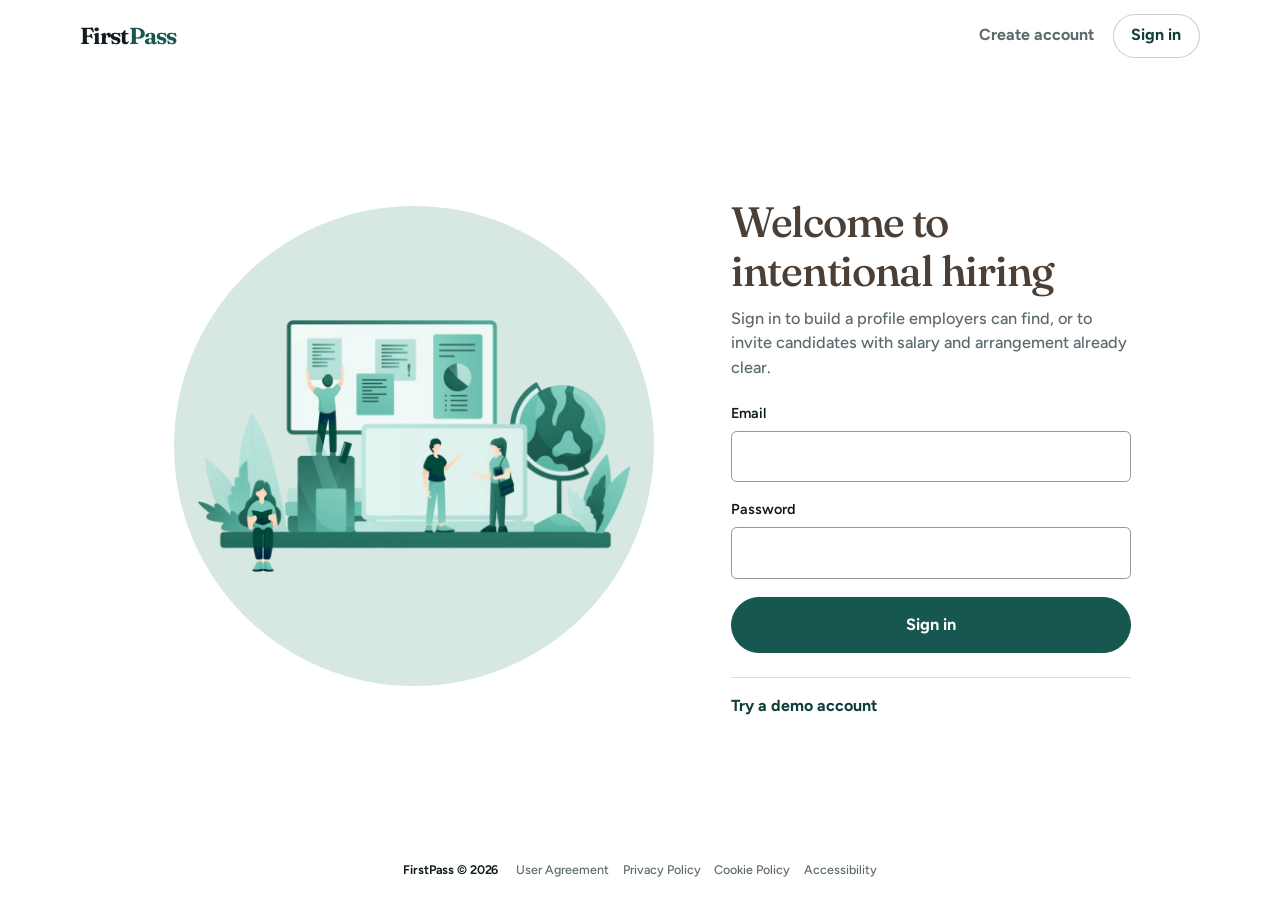
==== index.html @ 4a7174fc "Implementing one critical user flow for web app." ====
<!DOCTYPE html>
<html lang="en">
<head>
  <meta charset="UTF-8" />
  <meta name="viewport" content="width=device-width, initial-scale=1" />
  <title>Sign in — FirstPass</title>
  <link rel="stylesheet" href="css/app.css?v=20260927e" />
</head>
<body class="auth-page">
  <header class="auth-top">
    <a class="brand" href="index.html">First<span>Pass</span></a>
    <div class="auth-top-actions">
      <button type="button" class="auth-top-link" data-auth-tab="register" aria-selected="false">Create account</button>
      <button type="button" class="auth-top-btn is-active" data-auth-tab="signin" aria-selected="true">Sign in</button>
    </div>
  </header>

  <main class="auth-shell">
    <section class="auth-visual" aria-hidden="true">
      <div class="auth-visual-art">
        <div class="auth-visual-bg"></div>
        <img class="auth-mark" src="assets/auth-hero.png" alt="" />
      </div>
    </section>

    <section class="auth-panel">
      <div class="auth-panel-inner">
        <p id="notice" class="notice" hidden></p>
        <div id="session-banner" class="notice" hidden></div>

        <div data-auth-panel="signin">
          <h1 class="auth-headline">Welcome to intentional hiring</h1>
          <p class="auth-sub">Sign in to build a profile employers can find, or to invite candidates with salary and arrangement already clear.</p>
          <form id="sign-in-form">
            <label>
              Email
              <input id="email" name="email" type="email" autocomplete="username" required />
            </label>
            <label>
              Password
              <input id="password" name="password" type="password" autocomplete="current-password" required />
            </label>
            <p class="field-error" data-error-for="form"></p>
            <div class="actions auth-submit">
              <button class="primary auth-submit-btn" type="submit">Sign in</button>
            </div>
          </form>

          <details class="demo-drawer" id="demo-drawer">
            <summary>Try a demo account</summary>
            <div class="demo-drawer-panel">
              <p class="meta">Password for every demo account: <strong>demo</strong>. Open a second window to switch roles.</p>
              <div id="demo-accounts" class="demo-grid"></div>
              <button type="button" id="reset-demo" class="button-quiet">Reset demo data</button>
            </div>
          </details>
        </div>

        <div data-auth-panel="register" hidden>
          <h1 class="auth-headline">Create your FirstPass account</h1>
          <p class="auth-sub">Choose whether you are looking for opportunities or hiring. Each path uses its own account in this prototype.</p>
          <form id="register-form">
            <fieldset class="role-pick">
              <legend>I want to</legend>
              <label class="role-option">
                <input type="radio" name="role" value="candidate" checked />
                <span>
                  <strong>Find opportunities</strong>
                  <em>Create a candidate profile employers can search</em>
                </span>
              </label>
              <label class="role-option">
                <input type="radio" name="role" value="employer" />
                <span>
                  <strong>Hire people</strong>
                  <em>Search candidates and send interview invitations</em>
                </span>
              </label>
            </fieldset>
            <label>
              Full name
              <input name="full_name" type="text" autocomplete="name" required />
              <span class="field-error" data-error-for="full_name"></span>
            </label>
            <label id="company-field" hidden>
              Company
              <input name="company" type="text" autocomplete="organization" />
              <span class="field-error" data-error-for="company"></span>
            </label>
            <label>
              Email
              <input name="email" type="email" autocomplete="email" required />
              <span class="field-error" data-error-for="email"></span>
            </label>
            <label>
              Password
              <input name="password" type="password" autocomplete="new-password" required />
              <span class="field-error" data-error-for="password"></span>
            </label>
            <label>
              Confirm password
              <input name="confirm_password" type="password" autocomplete="new-password" required />
              <span class="field-error" data-error-for="confirm_password"></span>
            </label>
            <div class="actions auth-submit">
              <button class="primary auth-submit-btn" type="submit">Create account</button>
            </div>
          </form>
        </div>
      </div>
    </section>
  </main>

  <footer class="auth-legal">
    <p class="auth-legal-brand">FirstPass <span aria-hidden="true">©</span> 2026</p>
    <nav class="auth-legal-links" aria-label="Legal">
      <a href="#">User Agreement</a>
      <a href="#">Privacy Policy</a>
      <a href="#">Cookie Policy</a>
      <a href="#">Accessibility</a>
    </nav>
  </footer>

  <script src="js/store.js?v=20260927e"></script>
  <script src="js/ui.js?v=20260927e"></script>
  <script src="js/signin.js?v=20260927e"></script>
</body>
</html>
---- css/app.css ----
@import url("https://fonts.googleapis.com/css2?family=Figtree:ital,wght@0,400;0,500;0,600;0,700;1,400&family=Fraunces:opsz,wght@9..144,500;9..144,600;9..144,700&display=swap");

/* FirstPass — Clarity · Connection · Trust
   Editorial product UI: sharp geometry, serif display, ink + forest teal. */

:root {
  --ink: #101c1f;
  --ink-soft: #5c6a6e;
  --paper: #eef1ef;
  --paper-deep: #e4e9e6;
  --panel: #fbfcfb;
  --line: rgba(16, 28, 31, 0.14);
  --line-strong: rgba(16, 28, 31, 0.22);
  --teal: #16584f;
  --teal-deep: #0f3f39;
  --teal-soft: #d7e8e3;
  --teal-wash: rgba(22, 88, 79, 0.08);
  --ok: #1f6b45;
  --warn: #8a6414;
  --danger: #9b3530;
  --shadow: none;
  --shadow-sm: none;
  --radius: 0.2rem;
  --radius-sm: 0.15rem;
  --ease: cubic-bezier(0.2, 0.8, 0.2, 1);
  --space: 0.5rem;
  --page: min(1120px, calc(100% - 2.75rem));
  --font-display: "Fraunces", Georgia, serif;
  --font-ui: "Figtree", "Segoe UI", sans-serif;
}

* { box-sizing: border-box; }

html {
  scroll-behavior: smooth;
  height: 100%;
}

body {
  margin: 0;
  min-height: 100%;
  min-height: 100vh;
  color: var(--ink);
  font: 16px/1.55 var(--font-ui);
  background:
    linear-gradient(180deg, rgba(255, 255, 255, 0.55), transparent 18rem),
    radial-gradient(ellipse 70% 40% at 100% 0%, rgba(22, 88, 79, 0.07), transparent 55%),
    var(--paper);
}

body.app-body {
  display: flex;
  flex-direction: column;
  min-height: 100vh;
}

a { color: var(--teal-deep); }

/* ---------- App chrome ---------- */
.site-header {
  position: sticky;
  top: 0;
  z-index: 40;
  background: rgba(251, 252, 251, 0.92);
  backdrop-filter: blur(10px);
  border-bottom: 1px solid var(--line);
}

.nav-bar,
.page,
.footer-inner {
  width: var(--page);
  margin: 0 auto;
}

.nav-bar {
  display: flex;
  align-items: center;
  gap: 1.5rem;
  min-height: 4rem;
  padding: 0.5rem 0;
}

.header-inner {
  display: flex;
  align-items: center;
  gap: 1rem;
  padding: 0.85rem 0;
  flex-wrap: wrap;
}

.brand,
.brand-lg {
  font-family: var(--font-display);
  font-weight: 650;
  letter-spacing: -0.03em;
  color: var(--ink);
  text-decoration: none;
}

.brand { font-size: 1.45rem; }
.brand-lg { font-size: 1.9rem; display: inline-block; margin-bottom: 1.5rem; }
.brand span,
.brand-lg span { color: var(--teal); }

.nav-links,
header nav {
  display: flex;
  gap: 0.1rem;
  flex-wrap: wrap;
  align-items: stretch;
}

.nav-links a,
header nav a {
  color: var(--ink-soft);
  text-decoration: none;
  font-weight: 600;
  font-size: 0.93rem;
  padding: 0.55rem 0.7rem;
  border-radius: 0;
  border-bottom: 2px solid transparent;
}

.nav-links a:hover,
header nav a:hover {
  background: transparent;
  color: var(--ink);
  border-bottom-color: var(--line-strong);
}

.nav-links a[aria-current="page"],
header nav a[aria-current="page"] {
  background: transparent;
  color: var(--teal-deep);
  border-bottom-color: var(--teal);
}

.who {
  margin-left: auto;
  display: flex;
  align-items: center;
  gap: 0.65rem;
  font-size: 0.88rem;
  color: var(--ink-soft);
}

.who-label,
.who span {
  padding: 0.35rem 0;
  border-radius: 0;
  background: transparent;
  border: 0;
  border-right: 1px solid var(--line);
  padding-right: 0.75rem;
  font-weight: 600;
  white-space: nowrap;
}

.button-ghost {
  border-color: var(--line) !important;
  background: transparent !important;
  color: var(--ink) !important;
  padding: 0.4rem 0.75rem !important;
  font-size: 0.86rem;
}

.page {
  flex: 1 0 auto;
  padding: 2.25rem 0 4rem;
}

.page-head {
  display: flex;
  justify-content: space-between;
  gap: 1.25rem;
  align-items: end;
  margin-bottom: 1.6rem;
  flex-wrap: wrap;
  padding-bottom: 1.1rem;
  border-bottom: 1px solid var(--line);
}

.page-head .lede { margin-bottom: 0; }

h1 {
  font-family: var(--font-display);
  font-size: clamp(1.85rem, 3vw, 2.35rem);
  font-weight: 600;
  letter-spacing: -0.03em;
  margin: 0 0 0.4rem;
  line-height: 1.12;
}

h2 {
  font-family: var(--font-display);
  font-size: 1.2rem;
  font-weight: 600;
  margin: 0 0 0.45rem;
  letter-spacing: -0.02em;
}

.lede {
  margin: 0 0 1.1rem;
  color: var(--ink-soft);
  max-width: 40rem;
  font-size: 1.02rem;
  font-weight: 500;
  line-height: 1.5;
}

.site-footer {
  flex-shrink: 0;
  margin-top: auto;
  border-top: 1px solid var(--line);
  background: var(--panel);
  color: var(--ink-soft);
  font-size: 0.86rem;
}

.footer-inner {
  display: flex;
  justify-content: space-between;
  align-items: center;
  gap: 1rem;
  padding: 1.25rem 0;
  flex-wrap: wrap;
}

.footer-inner span:first-child {
  font-family: var(--font-display);
  font-weight: 650;
  color: var(--ink);
  letter-spacing: -0.02em;
}

.notice {
  border: 1px solid rgba(22, 88, 79, 0.22);
  border-left: 3px solid var(--teal);
  background: var(--teal-soft);
  color: var(--teal-deep);
  padding: 0.85rem 1rem;
  margin: 0 0 1.15rem;
  border-radius: 0;
  font-weight: 600;
}

.notice-error {
  background: #f7ebea;
  border-color: rgba(155, 53, 48, 0.22);
  border-left-color: var(--danger);
  color: var(--danger);
}

/* ---------- Product auth (LinkedIn-inspired calm split) ---------- */
.auth-page {
  background: #fff;
  min-height: 100vh;
  display: flex;
  flex-direction: column;
}

.auth-top {
  width: min(1120px, calc(100% - 2.75rem));
  margin: 0 auto;
  min-height: 4rem;
  display: flex;
  align-items: center;
  justify-content: space-between;
  gap: 1rem;
  padding: 0.85rem 0;
}

.auth-top-actions {
  display: flex;
  align-items: center;
  gap: 0.85rem;
}

.auth-top-link,
.auth-top-btn {
  font: inherit;
  font-weight: 700;
  cursor: pointer;
  border-radius: 1.75rem;
  padding: 0.55rem 1.1rem;
}

.auth-top-link {
  border: 0;
  background: transparent;
  color: var(--ink-soft);
  padding-left: 0.35rem;
  padding-right: 0.35rem;
}

.auth-top-link:hover,
.auth-top-link.is-active {
  color: var(--teal-deep);
}

.auth-top-btn {
  border: 1px solid var(--teal);
  background: #fff;
  color: var(--teal-deep);
}

.auth-top-btn.is-active,
.auth-top-btn:hover {
  background: var(--teal-wash);
}

.auth-shell {
  --auth-edge-space: clamp(2.5rem, 7vh, 5rem);
  width: min(1180px, calc(100% - 2.75rem));
  margin: 0 auto;
  flex: 1 1 auto;
  min-height: 0;
  display: grid;
  grid-template-columns: minmax(0, 1.15fr) minmax(0, 0.95fr);
  gap: clamp(2.75rem, 6vw, 5.5rem);
  /* Visual offset is locked in JS so opening the demo drawer does not shift it. */
  align-items: start;
  align-content: center;
  justify-items: stretch;
  /* Same inset above the block (under nav) and below the CTA / demo card. */
  padding: var(--auth-edge-space) 0 var(--auth-edge-space);
}

/* LinkedIn-style minimal legal strip — not the in-app site footer. */
.auth-legal {
  flex-shrink: 0;
  width: min(1180px, calc(100% - 2.75rem));
  margin: 0 auto;
  padding: 1rem 0 1.35rem;
  display: flex;
  flex-wrap: wrap;
  align-items: center;
  justify-content: center;
  gap: 0.35rem 1.1rem;
  color: var(--ink-soft);
  font-size: 0.78rem;
  line-height: 1.4;
}

.auth-legal-brand {
  margin: 0;
  font-weight: 650;
  color: var(--ink);
  letter-spacing: -0.01em;
}

.auth-legal-links {
  display: flex;
  flex-wrap: wrap;
  align-items: center;
  justify-content: center;
  gap: 0.15rem 0.85rem;
}

.auth-legal-links a {
  color: var(--ink-soft);
  text-decoration: none;
  font-weight: 500;
}

.auth-legal-links a:hover {
  color: var(--teal-deep);
  text-decoration: underline;
  text-underline-offset: 0.15em;
}

.auth-shell:has(.demo-drawer[open]) {
  align-content: start;
  padding-bottom: var(--auth-edge-space);
}

.auth-page[data-auth-tab="register"] .auth-shell {
  align-content: start;
  padding-bottom: var(--auth-edge-space);
}

/* Create account is taller — keep the same centered composition with a slightly tighter form. */
.auth-page[data-auth-tab="register"] .auth-visual-art {
  width: min(100%, 440px);
}

.auth-page[data-auth-tab="register"] .auth-headline {
  margin-bottom: 0.5rem;
}

.auth-page[data-auth-tab="register"] .auth-sub {
  margin-bottom: 1.1rem;
}

.auth-page[data-auth-tab="register"] .auth-panel label {
  margin-bottom: 0.75rem;
}

.auth-page[data-auth-tab="register"] .role-pick {
  margin-bottom: 0.9rem;
}

.auth-page[data-auth-tab="register"] .role-option {
  padding: 0.6rem 0.75rem;
  margin-bottom: 0.3rem;
}

.auth-panel {
  position: relative;
  background: transparent;
  border: 0;
  border-radius: 0;
  padding: 0;
  box-shadow: none;
  min-height: 0;
  width: 100%;
  max-width: 400px;
  justify-self: start;
  display: flex;
  flex-direction: column;
  justify-content: center;
  align-items: stretch;
  overflow: visible;
}

.auth-panel-inner {
  width: 100%;
}

.auth-headline {
  font-family: var(--font-display);
  font-size: clamp(2rem, 3.4vw, 2.65rem);
  font-weight: 500;
  letter-spacing: -0.03em;
  line-height: 1.15;
  color: #4b3f36;
  margin: 0 0 0.65rem;
  max-width: 15ch;
}

.auth-sub {
  margin: 0 0 1.4rem;
  color: var(--ink-soft);
  font-size: 1.02rem;
  font-weight: 500;
  line-height: 1.5;
  max-width: 30rem;
}

.auth-panel label {
  text-transform: none;
  letter-spacing: 0;
  font-size: 0.9rem;
  font-weight: 600;
  color: var(--ink);
  margin-bottom: 1rem;
}

.auth-panel input,
.auth-panel select,
.auth-panel textarea {
  margin-top: 0.4rem;
  border-radius: 0.35rem;
  padding: 0.8rem 0.9rem;
  border-color: #8f9a9c;
}

.auth-submit {
  margin-top: 0.25rem;
}

.auth-submit-btn {
  width: 100%;
  border-radius: 1.75rem !important;
  padding: 0.9rem 1.1rem !important;
  font-size: 1.02rem;
}

.auth-visual {
  display: flex;
  align-items: center;
  justify-content: flex-end;
  width: 100%;
  max-width: none;
  min-height: 0;
  height: auto;
  padding: 0;
  background: transparent;
  justify-self: stretch;
  align-self: start;
  margin: 0;
}

.auth-visual-art {
  position: relative;
  width: min(100%, 480px);
  aspect-ratio: 1;
  display: grid;
  place-items: center;
  flex-shrink: 0;
}

.auth-visual-bg {
  position: absolute;
  inset: 0;
  z-index: 0;
  border-radius: 50%;
  background: var(--teal-soft);
}

.auth-mark {
  position: relative;
  z-index: 1;
  width: 90%;
  height: auto;
  display: block;
  object-fit: contain;
}

.role-pick {
  margin: 0 0 1.2rem;
  padding: 0;
  border: 0;
}

.role-pick legend {
  font-weight: 650;
  font-size: 0.8rem;
  color: var(--ink-soft);
  margin-bottom: 0.55rem;
  padding: 0;
  text-transform: uppercase;
  letter-spacing: 0.06em;
}

.role-option {
  display: flex;
  gap: 0.75rem;
  align-items: flex-start;
  margin: 0 0 0.4rem;
  padding: 0.7rem 0.8rem;
  border: 1px solid var(--line);
  border-radius: 0.35rem;
  background: var(--paper);
  cursor: pointer;
}

.role-option:has(input:checked) {
  border-color: var(--teal);
  background: var(--teal-wash);
  box-shadow: inset 3px 0 0 var(--teal);
}

.role-option input {
  width: auto;
  margin: 0.2rem 0 0;
  flex-shrink: 0;
}

.role-option span {
  display: grid;
  gap: 0.15rem;
}

.role-option strong {
  font-family: var(--font-display);
  color: var(--ink);
  font-size: 0.98rem;
  font-weight: 600;
  text-transform: none;
  letter-spacing: 0;
}

.role-option em {
  font-style: normal;
  color: var(--ink-soft);
  font-size: 0.86rem;
  font-weight: 500;
  text-transform: none;
  letter-spacing: 0;
}

.demo-drawer {
  position: relative;
  margin-top: 1.5rem;
  border-top: 1px solid var(--line);
  padding-top: 1rem;
}

.demo-drawer summary {
  cursor: pointer;
  font-weight: 700;
  color: var(--teal-deep);
  list-style: none;
}

.demo-drawer summary::-webkit-details-marker { display: none; }

/* In-flow card so there is real space under the popup; visual stay locked via JS. */
.auth-panel .demo-drawer-panel {
  margin: 0.85rem 0 0;
}

.auth-panel .demo-drawer[open] > .demo-drawer-panel {
  position: static;
  z-index: 6;
  margin: 0.85rem 0 0;
  padding: 0.85rem 0.9rem 1rem;
  background: #fff;
  border: 1px solid var(--line);
  border-radius: 0.35rem;
  box-shadow: 0 10px 28px rgba(16, 28, 31, 0.08);
  max-height: none;
  overflow: visible;
}

.demo-drawer.nested {
  border-top: 0;
  margin-top: 0.75rem;
  padding-top: 0;
}

.demo-drawer.nested summary {
  font-size: 0.9rem;
  color: var(--ink-soft);
}

.demo-grid {
  display: grid;
  grid-template-columns: 1fr 1fr;
  gap: 0.5rem;
  margin: 0.85rem 0;
}

.demo-card {
  text-align: left !important;
  justify-content: flex-start;
  align-items: flex-start;
  border: 1px solid var(--line);
  background: var(--paper);
  border-radius: 0.35rem;
  padding: 0.85rem 0.9rem;
  display: grid;
  gap: 0.2rem;
  width: 100%;
}

.demo-card:hover {
  border-color: var(--teal);
  background: #fff;
}

.demo-card strong {
  font-family: var(--font-display);
  font-weight: 600;
}

.demo-card span:nth-child(2) {
  font-size: 0.72rem;
  font-weight: 700;
  color: var(--teal-deep);
  text-transform: uppercase;
  letter-spacing: 0.08em;
}

.button-quiet {
  border: 0;
  background: transparent;
  color: var(--ink-soft);
  font-weight: 600;
  padding: 0.35rem 0;
  box-shadow: none;
}

.button-quiet:hover {
  color: var(--teal-deep);
  transform: none;
}

/* ---------- Shared UI ---------- */
.split,
.grid-2 {
  display: grid;
  grid-template-columns: 1fr 1fr;
  gap: 1.1rem;
}

section.panel,
.card,
.rules,
.detail,
.panel,
.empty-state {
  background: var(--panel);
  border: 1px solid var(--line);
  border-radius: var(--radius);
  padding: 1.35rem 1.4rem;
  box-shadow: none;
}

.empty-state {
  text-align: left;
  padding: 2.25rem 1.5rem;
  background:
    linear-gradient(135deg, var(--teal-wash), transparent 45%),
    var(--panel);
}

.card {
  margin: 0 0 0.65rem;
  transition: border-color 160ms var(--ease), background 160ms var(--ease);
}

.card:hover {
  border-color: var(--line-strong);
  box-shadow: none;
  background: #fff;
}

.listing-card {
  border-left: 3px solid transparent;
}

.listing-card:hover {
  border-left-color: var(--teal);
}

.listing-card h2,
.listing-card h3 {
  margin-bottom: 0.2rem;
  font-family: var(--font-display);
  font-weight: 600;
}

.listing-headline {
  margin: 0 0 0.7rem;
  color: var(--ink-soft);
  font-weight: 500;
}

.meta-row {
  display: flex;
  flex-wrap: wrap;
  gap: 0.35rem;
  margin: 0 0 0.75rem;
}

.meta-row span {
  display: inline-flex;
  align-items: center;
  padding: 0.22rem 0.5rem;
  border-radius: var(--radius-sm);
  background: var(--paper-deep);
  border: 1px solid var(--line);
  color: var(--ink-soft);
  font-size: 0.76rem;
  font-weight: 650;
  letter-spacing: 0.01em;
}

.card-layout {
  display: grid;
  grid-template-columns: 3.75rem 1fr auto;
  gap: 1.15rem;
  align-items: start;
}

.card h3 {
  margin: 0;
  font-size: 1.15rem;
  font-family: var(--font-display);
  font-weight: 600;
}

label,
.label {
  display: block;
  font-weight: 650;
  font-size: 0.78rem;
  color: var(--ink-soft);
  margin: 0 0 1rem;
  letter-spacing: 0.04em;
  text-transform: uppercase;
}

input,
select,
textarea {
  display: block;
  width: 100%;
  margin-top: 0.4rem;
  font: inherit;
  font-size: 0.98rem;
  font-weight: 500;
  letter-spacing: 0;
  text-transform: none;
  padding: 0.7rem 0.8rem;
  border: 1px solid var(--line);
  border-radius: var(--radius-sm);
  background: #fff;
  color: var(--ink);
}

input:focus,
select:focus,
textarea:focus {
  outline: none;
  border-color: var(--teal);
  box-shadow: 0 0 0 3px var(--teal-wash);
}

textarea { min-height: 6.5rem; resize: vertical; }

.hint,
.meta,
.field-error {
  font-weight: 500;
  color: var(--ink-soft);
  font-size: 0.9rem;
  text-transform: none;
  letter-spacing: 0;
}

.field-error:empty { display: none; }
.field-error {
  color: var(--danger);
  display: block;
  margin-top: 0.3rem;
}

.actions {
  display: flex;
  flex-wrap: wrap;
  gap: 0.55rem;
  margin-top: 1.1rem;
}

.card-layout .actions {
  margin-top: 0;
  flex-direction: column;
  align-items: stretch;
  min-width: 8.5rem;
}

button,
.button {
  font: inherit;
  font-weight: 700;
  padding: 0.68rem 1rem;
  border: 1px solid transparent;
  border-radius: var(--radius-sm);
  background: #fff;
  color: var(--ink);
  text-decoration: none;
  display: inline-flex;
  align-items: center;
  justify-content: center;
  cursor: pointer;
  transition: background 140ms var(--ease), border-color 140ms var(--ease), color 140ms var(--ease);
}

button:hover,
.button:hover { transform: none; }

.button,
button:not(.primary):not(.auth-tab):not(.demo-card):not(.button-quiet) {
  border-color: var(--line-strong);
  background: #fff;
}

.button:hover,
button:not(.primary):not(.auth-tab):not(.demo-card):not(.button-quiet):hover {
  border-color: var(--ink);
}

.button-primary,
button.primary {
  background: var(--teal);
  color: #fff;
  border-color: var(--teal);
}

.button-primary:hover,
button.primary:hover {
  background: var(--teal-deep);
  border-color: var(--teal-deep);
}

button:disabled,
.button.disabled {
  opacity: 0.42;
  cursor: not-allowed;
  transform: none;
}

.filters {
  display: grid;
  grid-template-columns: repeat(5, minmax(0, 1fr)) auto;
  gap: 0.85rem;
  align-items: end;
  margin: 0 0 1.25rem;
  padding: 1.15rem 1.2rem;
  background: var(--panel);
  border: 1px solid var(--line);
  border-radius: var(--radius);
  box-shadow: none;
}

.filters .actions { margin: 0; }
.filters button {
  width: 100%;
  min-width: 7.25rem;
  background: var(--teal);
  color: #fff;
  border-color: var(--teal);
}

.card-top,
.row-between {
  display: flex;
  justify-content: space-between;
  gap: 0.85rem;
  align-items: flex-start;
}

.skills {
  display: flex;
  flex-wrap: wrap;
  gap: 0.3rem;
  padding: 0;
  margin: 0.25rem 0 0;
  list-style: none;
}

.skills li {
  border: 1px solid rgba(22, 88, 79, 0.22);
  padding: 0.2rem 0.45rem;
  font-size: 0.74rem;
  font-weight: 650;
  background: transparent;
  color: var(--teal-deep);
  border-radius: var(--radius-sm);
}

.status {
  display: inline-flex;
  align-items: center;
  border: 1px solid var(--line);
  padding: 0.22rem 0.45rem;
  font-size: 0.68rem;
  font-weight: 750;
  letter-spacing: 0.07em;
  text-transform: uppercase;
  white-space: nowrap;
  border-radius: var(--radius-sm);
  background: var(--paper-deep);
  color: var(--ink-soft);
}

.status-pending { background: var(--teal-soft); color: var(--teal-deep); border-color: transparent; }
.status-saved { background: #f1e7c8; color: var(--warn); border-color: transparent; }
.status-accepted { background: #d7ebe0; color: var(--ok); border-color: transparent; }
.status-declined { background: #f1e0de; color: var(--danger); border-color: transparent; }
.status-expired { background: #e6eaea; color: var(--ink-soft); border-color: transparent; }

.avatar {
  width: 3.75rem;
  height: 3.75rem;
  border: 1px solid var(--line);
  border-radius: var(--radius-sm);
  display: flex;
  align-items: center;
  justify-content: center;
  font-family: var(--font-display);
  font-size: 1rem;
  font-weight: 650;
  background: var(--teal-soft);
  color: var(--teal-deep);
}

.profile-layout,
.profile-view {
  display: grid;
  grid-template-columns: minmax(15rem, 18rem) minmax(0, 1fr);
  gap: 0;
  align-items: stretch;
  width: 100%;
  max-width: none;
  border: 1px solid var(--line);
  background: var(--panel);
}

.profile-side {
  display: grid;
  gap: 0;
  padding: 1.6rem 1.5rem;
  background: var(--paper-deep);
  border-right: 1px solid var(--line);
  align-content: start;
}

.avatar-lg {
  width: 4.75rem;
  height: 4.75rem;
  font-size: 1.25rem;
  margin-bottom: 1.25rem;
}

.prefs-card {
  padding: 0;
  border: 0;
  background: transparent;
  box-shadow: none;
}

.prefs-card h2 {
  margin-bottom: 0.85rem;
  font-size: 0.78rem;
  text-transform: uppercase;
  letter-spacing: 0.08em;
  font-family: var(--font-ui);
  font-weight: 700;
  color: var(--ink-soft);
}

.pref-row {
  display: grid;
  gap: 0.15rem;
  padding: 0.75rem 0;
  border-top: 1px solid var(--line);
}

.pref-row:first-of-type {
  border-top: 0;
  padding-top: 0;
}

.pref-row span {
  font-size: 0.72rem;
  font-weight: 700;
  color: var(--ink-soft);
  text-transform: uppercase;
  letter-spacing: 0.06em;
}

.pref-row strong {
  font-size: 0.98rem;
  font-weight: 650;
  color: var(--ink);
  font-family: var(--font-ui);
}

.profile-main {
  display: grid;
  gap: 0.4rem;
  text-align: left;
  padding: 1.75rem 1.85rem;
  align-content: start;
}

.profile-main h1 {
  font-size: clamp(1.7rem, 2.5vw, 2.1rem);
}

.profile-main .skills {
  margin: 0.9rem 0 1.35rem;
}

.profile-main h2 {
  margin-top: 0.9rem;
  font-size: 0.78rem;
  text-transform: uppercase;
  letter-spacing: 0.08em;
  font-family: var(--font-ui);
  font-weight: 700;
  color: var(--ink-soft);
}

.profile-copy {
  margin: 0 0 0.95rem;
  max-width: 44rem;
  line-height: 1.65;
  color: var(--ink);
}

.profile-main .actions {
  margin-top: 1.65rem;
}

/* Invite + roles: one coherent split frame */
.invite-layout,
.roles-layout {
  display: grid;
  grid-template-columns: 1.2fr 1fr;
  gap: 0;
  align-items: stretch;
  border: 1px solid var(--line);
  background: var(--panel);
}

.roles-layout {
  grid-template-columns: 1.15fr 0.95fr;
  border: 0;
  background: transparent;
  gap: 1.25rem;
}

.roles-list {
  display: grid;
  gap: 0.65rem;
}

.role-form {
  position: sticky;
  top: 5rem;
  padding: 1.5rem 1.55rem;
  border: 1px solid var(--line);
  background: var(--panel);
}

.role-form h2 {
  margin-bottom: 0.35rem;
}

.role-picker {
  margin: -0.15rem 0 1.25rem;
  padding: 0 0 1.15rem;
  border-bottom: 1px solid var(--line);
}

.role-picker-help {
  margin: 0.5rem 0 0;
  text-transform: none;
  letter-spacing: 0;
}

.role-picker-help a {
  font-weight: 700;
}

.invite-form,
.invite-recap {
  max-width: none;
  margin: 0;
  border: 0;
  border-radius: 0;
  box-shadow: none;
  padding: 1.7rem 1.75rem;
  min-height: 100%;
  height: 100%;
}

.invite-form {
  background: var(--panel);
}

.invite-form .grid-2 {
  margin-bottom: 0.15rem;
}

.invite-recap {
  position: sticky;
  top: 4.5rem;
  align-self: stretch;
  background: var(--paper-deep);
  border-left: 1px solid var(--line);
}

.invite-recap .avatar {
  margin: 0.2rem 0 1rem;
}

.invite-recap h2 {
  margin: 0 0 0.25rem;
  font-size: 1.35rem;
}

.invite-recap .listing-headline {
  margin-bottom: 0.85rem;
}

.invite-recap .skills {
  margin: 0.2rem 0 1.15rem;
}

.recap-label {
  margin: 1rem 0 0.4rem;
  font-family: var(--font-ui);
  font-size: 0.74rem;
  font-weight: 700;
  letter-spacing: 0.08em;
  text-transform: uppercase;
  color: var(--ink-soft);
}

.invite-recap .profile-copy {
  margin-bottom: 0;
  font-size: 0.95rem;
}

.invite-recap .button {
  margin-top: 1.35rem;
  width: 100%;
}

#profile-form.panel {
  max-width: 880px;
  padding: 1.7rem 1.8rem;
  text-align: left;
  border-radius: var(--radius);
}

#profile-form .grid-2 {
  gap: 1.15rem 1.35rem;
}

#profile-form label {
  margin-bottom: 1.15rem;
}

.back-link {
  display: inline-flex;
  margin: 0 0 1.35rem;
  font-weight: 700;
  text-decoration: none;
  color: var(--teal-deep);
  letter-spacing: 0.02em;
}

.back-link:hover {
  text-decoration: underline;
}

.tabs {
  display: flex;
  gap: 0;
  margin: 0 0 1.15rem;
  flex-wrap: wrap;
  padding: 0;
  width: fit-content;
  max-width: 100%;
  background: transparent;
  border: 1px solid var(--line);
  border-radius: 0;
}

.tabs a {
  border: 0;
  background: transparent;
  color: var(--ink-soft);
  text-decoration: none;
  padding: 0.55rem 0.9rem;
  border-radius: 0;
  font-weight: 650;
  font-size: 0.86rem;
}

.tabs a + a {
  border-left: 1px solid var(--line);
}

.tabs a[aria-current="page"] {
  background: var(--teal);
  color: #fff;
}

table {
  width: 100%;
  border-collapse: separate;
  border-spacing: 0;
  background: var(--panel);
  border: 1px solid var(--line);
  border-radius: var(--radius);
  overflow: hidden;
}

th, td {
  border-bottom: 1px solid var(--line);
  padding: 0.9rem 0.95rem;
  text-align: left;
  vertical-align: middle;
}

th {
  background: var(--paper-deep);
  font-size: 0.72rem;
  text-transform: uppercase;
  letter-spacing: 0.07em;
  color: var(--ink-soft);
  font-weight: 750;
}

tr:last-child td { border-bottom: 0; }

.stack > * + * { margin-top: 1rem; }

.flow-list {
  margin: 0.55rem 0 0;
  padding-left: 1.1rem;
  color: var(--ink-soft);
}

.flow-list li { margin-bottom: 0.4rem; }

.rules ul {
  margin: 0.4rem 0 0;
  padding-left: 1.1rem;
  color: var(--ink-soft);
}

.rules li { margin-bottom: 0.4rem; }

.detail .panel {
  margin: 0.8rem 0;
  box-shadow: none;
}

.page-kicker {
  display: inline-flex;
  width: fit-content;
  margin: 0 0 0.95rem;
  padding: 0.28rem 0.55rem;
  border-radius: 0;
  background: transparent;
  border: 1px solid rgba(22, 88, 79, 0.28);
  color: var(--teal-deep);
  font-size: 0.7rem;
  font-weight: 700;
  letter-spacing: 0.1em;
  text-transform: uppercase;
}

.result-count {
  display: inline-flex;
  margin: 0 0 1rem;
  padding: 0.25rem 0;
  border-radius: 0;
  background: transparent;
  border-bottom: 2px solid var(--teal);
  font-weight: 700;
  font-size: 0.86rem;
  color: var(--teal-deep);
}

:focus-visible {
  outline: 2px solid var(--teal);
  outline-offset: 3px;
}

[hidden] { display: none !important; }

@media (prefers-reduced-motion: reduce) {
  *, *::before, *::after {
    animation: none !important;
    transition: none !important;
  }
}

@media (max-width: 980px) {
  .auth-shell {
    grid-template-columns: 1fr;
    gap: 1rem;
    padding: 1.5rem 0 2rem;
    align-items: start;
    align-content: start;
    min-height: 0;
  }
  .auth-visual {
    min-height: 0;
    height: auto;
    align-self: start;
    order: 0;
    padding: 0.5rem 0;
    justify-content: center;
  }
  .auth-visual-art {
    width: min(100%, 340px);
  }
  .auth-panel {
    justify-self: stretch;
    max-width: none;
    min-height: 0;
    justify-content: flex-start;
    order: 1;
  }
  .auth-panel-inner {
    width: 100%;
  }
  .auth-headline {
    max-width: none;
  }
  .filters { grid-template-columns: 1fr 1fr; }
  .card-layout { grid-template-columns: 3.5rem 1fr; }
  .card-layout .actions {
    grid-column: 1 / -1;
    flex-direction: row;
  }
  .demo-grid { grid-template-columns: 1fr; }
  .invite-layout,
  .roles-layout { grid-template-columns: 1fr; }
  .invite-recap {
    position: static;
    border-left: 0;
    border-top: 1px solid var(--line);
  }
  .role-form { position: static; }
  .profile-layout,
  .profile-view {
    grid-template-columns: 1fr;
  }
  .profile-side {
    border-right: 0;
    border-bottom: 1px solid var(--line);
  }
}

@media (max-width: 800px) {
  .split,
  .grid-2,
  .filters,
  .profile-layout,
  .profile-view { grid-template-columns: 1fr; }
  .nav-bar {
    flex-wrap: wrap;
    min-height: 0;
    padding: 0.85rem 0;
  }
  .who {
    margin-left: 0;
    width: 100%;
    justify-content: space-between;
  }
  .who-label,
  .who span {
    border-right: 0;
  }
  .filters button,
  .filters .actions { width: 100%; }
  .tabs { width: 100%; }
}
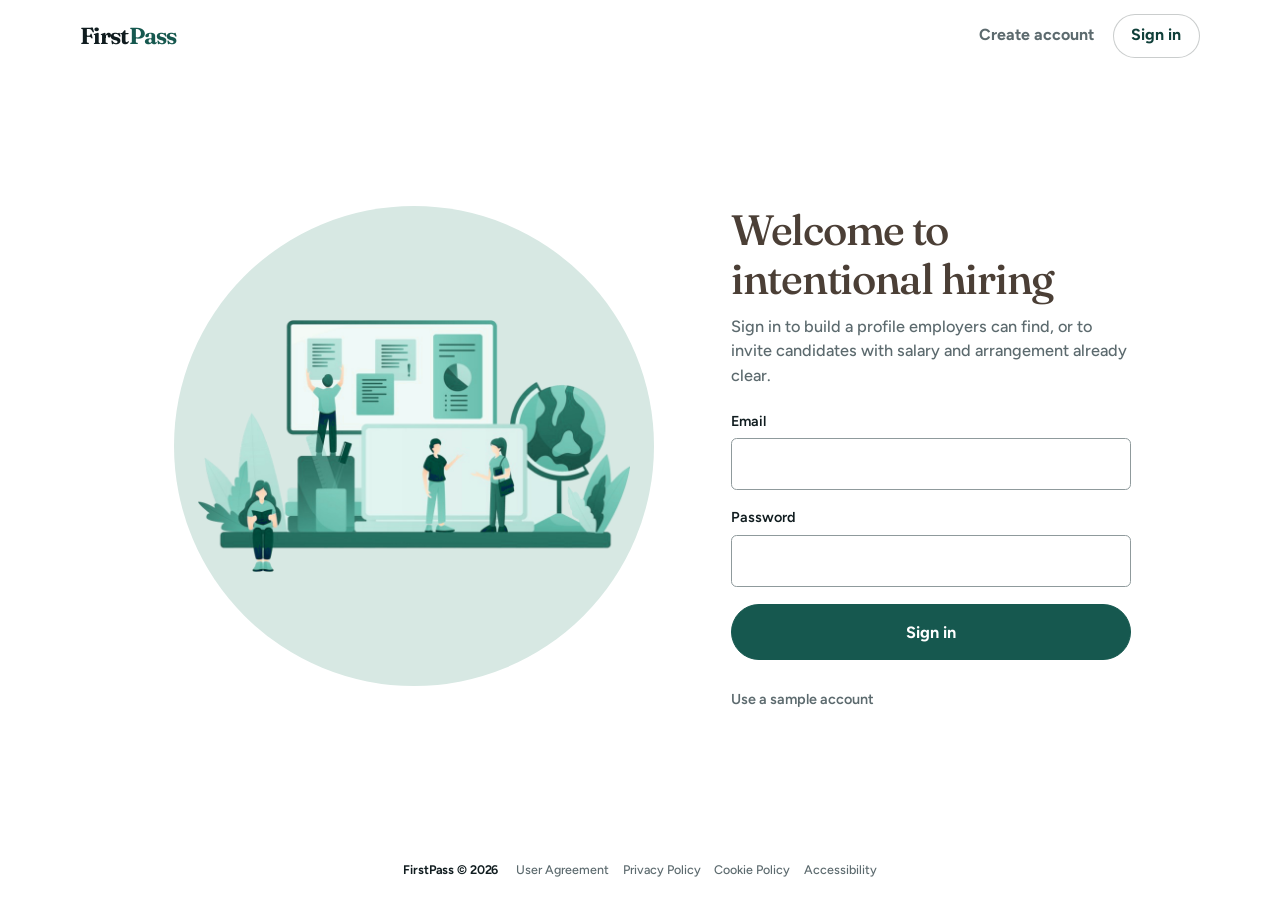
==== commit acc997ea: "assignment 6.1 completed" ====
--- a/index.html
+++ b/index.html
@@ -4,7 +4,7 @@
   <meta charset="UTF-8" />
   <meta name="viewport" content="width=device-width, initial-scale=1" />
   <title>Sign in — FirstPass</title>
-  <link rel="stylesheet" href="css/app.css?v=20260927e" />
+  <link rel="stylesheet" href="css/app.css?v=20261014l" />
 </head>
 <body class="auth-page">
   <header class="auth-top">
@@ -47,11 +47,11 @@
           </form>
 
           <details class="demo-drawer" id="demo-drawer">
-            <summary>Try a demo account</summary>
+            <summary>Use a sample account</summary>
             <div class="demo-drawer-panel">
-              <p class="meta">Password for every demo account: <strong>demo</strong>. Open a second window to switch roles.</p>
+              <p class="meta">Password: <strong>demo</strong></p>
               <div id="demo-accounts" class="demo-grid"></div>
-              <button type="button" id="reset-demo" class="button-quiet">Reset demo data</button>
+              <button type="button" id="reset-demo" class="button-quiet">Reset sample data</button>
             </div>
           </details>
         </div>
@@ -121,8 +121,8 @@
     </nav>
   </footer>
 
-  <script src="js/store.js?v=20260927e"></script>
-  <script src="js/ui.js?v=20260927e"></script>
-  <script src="js/signin.js?v=20260927e"></script>
+  <script src="js/store.js?v=20261014l"></script>
+  <script src="js/ui.js?v=20261014l"></script>
+  <script src="js/signin.js?v=20261014l"></script>
 </body>
 </html>
--- a/css/app.css
+++ b/css/app.css
@@ -583,16 +583,21 @@
 
 .demo-drawer {
   position: relative;
-  margin-top: 1.5rem;
-  border-top: 1px solid var(--line);
-  padding-top: 1rem;
+  margin-top: 1.75rem;
+  border-top: 0;
+  padding-top: 0;
 }
 
 .demo-drawer summary {
   cursor: pointer;
-  font-weight: 700;
+  font-weight: 600;
+  font-size: 0.9rem;
+  color: var(--ink-soft);
+  list-style: none;
+}
+
+.demo-drawer summary:hover {
   color: var(--teal-deep);
-  list-style: none;
 }
 
 .demo-drawer summary::-webkit-details-marker { display: none; }
@@ -634,16 +639,19 @@
 }
 
 .demo-card {
+  /* Flex column (not grid): equal-height siblings must not stretch row gaps. */
+  display: flex !important;
+  flex-direction: column;
+  align-items: stretch;
+  justify-content: flex-start;
   text-align: left !important;
-  justify-content: flex-start;
-  align-items: flex-start;
   border: 1px solid var(--line);
   background: var(--paper);
   border-radius: 0.35rem;
   padding: 0.85rem 0.9rem;
-  display: grid;
   gap: 0.2rem;
   width: 100%;
+  box-sizing: border-box;
 }
 
 .demo-card:hover {
@@ -651,17 +659,40 @@
   background: #fff;
 }
 
+.demo-card > * {
+  display: block;
+  margin: 0;
+  padding: 0;
+  width: 100%;
+  max-width: 100%;
+  text-align: left;
+  box-sizing: border-box;
+}
+
 .demo-card strong {
   font-family: var(--font-display);
   font-weight: 600;
-}
-
-.demo-card span:nth-child(2) {
+  line-height: 1.25;
+}
+
+.demo-card > span:nth-child(2) {
   font-size: 0.72rem;
   font-weight: 700;
   color: var(--teal-deep);
   text-transform: uppercase;
   letter-spacing: 0.08em;
+  line-height: 1.3;
+}
+
+.demo-card .meta {
+  color: var(--ink-soft);
+  font-size: 0.9rem;
+  font-weight: 500;
+  line-height: 1.35;
+}
+
+.demo-card .meta .demo-card-line {
+  display: block;
 }
 
 .button-quiet {
@@ -761,7 +792,7 @@
 
 .card-layout {
   display: grid;
-  grid-template-columns: 3.75rem 1fr auto;
+  grid-template-columns: 3.75rem minmax(0, 1fr) 12.5rem;
   gap: 1.15rem;
   align-items: start;
 }
@@ -837,10 +868,23 @@
 }
 
 .card-layout .actions {
-  margin-top: 0;
+  grid-column: auto;
+  margin-top: 0.15rem;
+  padding-top: 0.15rem;
   flex-direction: column;
   align-items: stretch;
-  min-width: 8.5rem;
+  justify-content: flex-start;
+  justify-self: stretch;
+  align-self: start;
+  width: 100%;
+  min-width: 0;
+}
+
+.card-layout .actions .button,
+.card-layout .actions a.button {
+  width: 100%;
+  box-sizing: border-box;
+  white-space: nowrap;
 }
 
 button,
@@ -887,6 +931,19 @@
   border-color: var(--teal-deep);
 }
 
+/* Soft teal — matches avatar chip; used for "View Invitation" when already invited */
+.button-soft {
+  background: var(--teal-soft) !important;
+  color: var(--teal-deep) !important;
+  border-color: rgba(22, 88, 79, 0.22) !important;
+}
+
+.button-soft:hover {
+  background: #c5ddd6 !important;
+  border-color: var(--teal) !important;
+  color: var(--teal-deep) !important;
+}
+
 button:disabled,
 .button.disabled {
   opacity: 0.42;
@@ -896,24 +953,96 @@
 
 .filters {
   display: grid;
-  grid-template-columns: repeat(5, minmax(0, 1fr)) auto;
-  gap: 0.85rem;
-  align-items: end;
-  margin: 0 0 1.25rem;
-  padding: 1.15rem 1.2rem;
+  grid-template-columns: repeat(5, minmax(0, 1fr));
+  gap: 0.55rem 0.75rem;
+  align-items: start;
+  margin: 0 0 0.75rem;
+  padding: 0.75rem 1rem;
   background: var(--panel);
   border: 1px solid var(--line);
   border-radius: var(--radius);
   box-shadow: none;
 }
 
-.filters .actions { margin: 0; }
-.filters button {
-  width: 100%;
-  min-width: 7.25rem;
+.filters .filter-field {
+  display: flex;
+  flex-direction: column;
+  gap: 0.25rem;
+  margin: 0;
+  font-size: 0.72rem;
+}
+
+.filters .filter-field input,
+.filters .filter-field select {
+  margin-top: 0;
+  padding: 0.5rem 0.7rem;
+  font-size: 0.95rem;
+}
+
+.filters .filter-skill {
+  position: relative;
+}
+
+.results-toolbar {
+  display: flex;
+  align-items: baseline;
+  justify-content: space-between;
+  gap: 1rem;
+  flex-wrap: wrap;
+  margin: 0 0 1rem;
+}
+
+.results-toolbar .result-count {
+  margin: 0;
+}
+
+.filters-clear {
+  display: inline-block;
+  font-size: 0.82rem;
+  font-weight: 600;
+  line-height: 1.3;
+  color: var(--ink-soft);
+  text-decoration: none;
+  text-transform: none;
+  letter-spacing: 0;
+}
+
+.filters-clear:hover {
+  color: var(--teal-deep);
+  text-decoration: underline;
+  text-underline-offset: 0.12em;
+}
+
+#sent-table tr.is-focused {
+  outline: 2px solid var(--teal);
+  outline-offset: -2px;
+  background: var(--teal-wash);
+}
+
+.filters-submit {
+  grid-column: 1 / -1;
+  display: flex;
+  justify-content: center;
+  align-items: center;
+  margin: 0.05rem 0 0;
+}
+
+.filters-submit button,
+.filters button.primary {
+  width: 12.5rem;
+  max-width: 100%;
+  min-height: 0;
+  padding: 0.68rem 1rem;
   background: var(--teal);
   color: #fff;
   border-color: var(--teal);
+}
+
+.filters-submit button:hover,
+.filters button.primary:hover {
+  background: var(--teal-deep);
+  border-color: var(--teal-deep);
+  color: #fff;
 }
 
 .card-top,
@@ -1391,10 +1520,18 @@
     max-width: none;
   }
   .filters { grid-template-columns: 1fr 1fr; }
+  .filters-submit { grid-column: 1 / -1; }
   .card-layout { grid-template-columns: 3.5rem 1fr; }
   .card-layout .actions {
     grid-column: 1 / -1;
     flex-direction: row;
+    justify-content: center;
+    width: 100%;
+  }
+  .card-layout .actions .button {
+    width: auto;
+    min-width: 10.5rem;
+    flex: 0 1 12.5rem;
   }
   .demo-grid { grid-template-columns: 1fr; }
   .invite-layout,
@@ -1435,7 +1572,7 @@
   .who span {
     border-right: 0;
   }
-  .filters button,
-  .filters .actions { width: 100%; }
+  .filters-submit,
+  .filters-submit button { width: 100%; }
   .tabs { width: 100%; }
 }
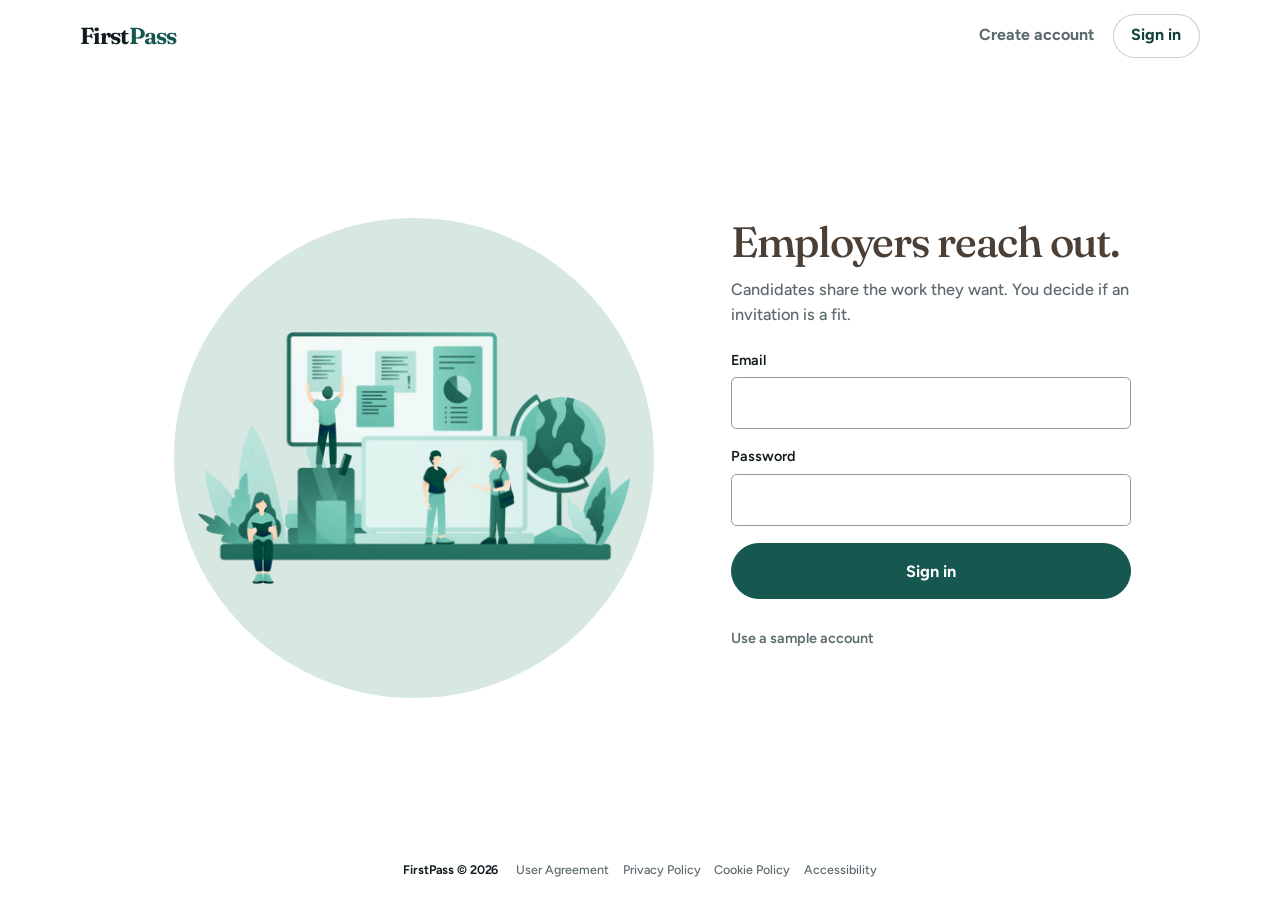
==== commit 537a7a3f: "Final update" ====
--- a/index.html
+++ b/index.html
@@ -3,126 +3,128 @@
 <head>
   <meta charset="UTF-8" />
   <meta name="viewport" content="width=device-width, initial-scale=1" />
-  <title>Sign in — FirstPass</title>
-  <link rel="stylesheet" href="css/app.css?v=20261014l" />
+  <meta name="description" content="FirstPass lets candidates publish the work they want. Employers send an interview invitation that already includes the role, the pay, and the work arrangement." />
+  <title>Sign in · FirstPass</title>
+  <link rel="icon" href="favicon.ico" sizes="32x32" />
+  <link rel="icon" href="favicon.svg" type="image/svg+xml" />
+  <link rel="stylesheet" href="css/app.css?v=20261122c" />
 </head>
 <body class="auth-page">
   <header class="auth-top">
     <a class="brand" href="index.html">First<span>Pass</span></a>
-    <div class="auth-top-actions">
-      <button type="button" class="auth-top-link" data-auth-tab="register" aria-selected="false">Create account</button>
-      <button type="button" class="auth-top-btn is-active" data-auth-tab="signin" aria-selected="true">Sign in</button>
+    <div class="auth-top-actions" role="tablist" aria-label="Account">
+      <button type="button" class="auth-top-link" role="tab" id="tab-register" data-auth-tab="register" aria-controls="panel-register" aria-selected="false" tabindex="-1">Create account</button>
+      <button type="button" class="auth-top-btn is-active" role="tab" id="tab-signin" data-auth-tab="signin" aria-controls="panel-signin" aria-selected="true" tabindex="0">Sign in</button>
     </div>
   </header>
 
   <main class="auth-shell">
-    <section class="auth-visual" aria-hidden="true">
-      <div class="auth-visual-art">
-        <div class="auth-visual-bg"></div>
-        <img class="auth-mark" src="assets/auth-hero.png" alt="" />
-      </div>
-    </section>
+      <section class="auth-visual" aria-hidden="true">
+        <div class="auth-visual-art">
+          <div class="auth-visual-bg"></div>
+          <img class="auth-mark" src="assets/auth-hero.png" alt="" width="878" height="512" />
+        </div>
+      </section>
 
-    <section class="auth-panel">
-      <div class="auth-panel-inner">
-        <p id="notice" class="notice" hidden></p>
-        <div id="session-banner" class="notice" hidden></div>
+      <section class="auth-panel">
+        <div class="auth-panel-inner">
+          <p id="notice" class="notice" hidden></p>
 
-        <div data-auth-panel="signin">
-          <h1 class="auth-headline">Welcome to intentional hiring</h1>
-          <p class="auth-sub">Sign in to build a profile employers can find, or to invite candidates with salary and arrangement already clear.</p>
-          <form id="sign-in-form">
-            <label>
-              Email
-              <input id="email" name="email" type="email" autocomplete="username" required />
-            </label>
-            <label>
-              Password
-              <input id="password" name="password" type="password" autocomplete="current-password" required />
-            </label>
-            <p class="field-error" data-error-for="form"></p>
-            <div class="actions auth-submit">
-              <button class="primary auth-submit-btn" type="submit">Sign in</button>
-            </div>
-          </form>
+          <div id="panel-signin" role="tabpanel" aria-labelledby="tab-signin" data-auth-panel="signin">
+            <h1 class="auth-headline">Employers reach out.</h1>
+            <p class="auth-sub">Candidates share the work they want. You decide if an invitation is a fit.</p>
+            <form id="sign-in-form">
+              <label>
+                Email
+                <input id="email" name="email" type="email" autocomplete="username" required />
+              </label>
+              <label>
+                Password
+                <input id="password" name="password" type="password" autocomplete="current-password" required />
+              </label>
+              <p class="field-error" data-error-for="form"></p>
+              <div class="actions auth-submit">
+                <button class="primary auth-submit-btn" type="submit">Sign in</button>
+              </div>
+            </form>
 
-          <details class="demo-drawer" id="demo-drawer">
-            <summary>Use a sample account</summary>
-            <div class="demo-drawer-panel">
-              <p class="meta">Password: <strong>demo</strong></p>
-              <div id="demo-accounts" class="demo-grid"></div>
-              <button type="button" id="reset-demo" class="button-quiet">Reset sample data</button>
-            </div>
-          </details>
+            <details class="demo-drawer" id="demo-drawer">
+              <summary>Use a sample account</summary>
+              <div class="demo-drawer-panel">
+                <p class="meta">Password: <strong>demo</strong></p>
+                <div id="demo-accounts" class="demo-grid"></div>
+                <button type="button" id="reset-demo" class="button-quiet">Reset sample data</button>
+              </div>
+            </details>
+          </div>
+
+          <div id="panel-register" role="tabpanel" aria-labelledby="tab-register" data-auth-panel="register" hidden>
+            <h1 class="auth-headline">Create your FirstPass account</h1>
+            <p class="auth-sub">Choose whether you are looking for opportunities or hiring. Each path uses its own account in this prototype.</p>
+            <form id="register-form">
+              <fieldset class="role-pick">
+                <legend>I want to</legend>
+                <label class="role-option">
+                  <input type="radio" name="role" value="candidate" checked />
+                  <span>
+                    <strong>Find opportunities</strong>
+                    <em>Create a candidate profile employers can search</em>
+                  </span>
+                </label>
+                <label class="role-option">
+                  <input type="radio" name="role" value="employer" />
+                  <span>
+                    <strong>Hire people</strong>
+                    <em>Search candidates and send interview invitations</em>
+                  </span>
+                </label>
+              </fieldset>
+              <label>
+                Full name
+                <input name="full_name" type="text" autocomplete="name" required />
+                <span class="field-error" data-error-for="full_name"></span>
+              </label>
+              <label id="company-field" hidden>
+                Company
+                <input name="company" type="text" autocomplete="organization" />
+                <span class="field-error" data-error-for="company"></span>
+              </label>
+              <label>
+                Email
+                <input name="email" type="email" autocomplete="email" required />
+                <span class="field-error" data-error-for="email"></span>
+              </label>
+              <label>
+                Password
+                <input name="password" type="password" autocomplete="new-password" required />
+                <span class="field-error" data-error-for="password"></span>
+              </label>
+              <label>
+                Confirm password
+                <input name="confirm_password" type="password" autocomplete="new-password" required />
+                <span class="field-error" data-error-for="confirm_password"></span>
+              </label>
+              <div class="actions auth-submit">
+                <button class="primary auth-submit-btn" type="submit">Create account</button>
+              </div>
+            </form>
+          </div>
         </div>
-
-        <div data-auth-panel="register" hidden>
-          <h1 class="auth-headline">Create your FirstPass account</h1>
-          <p class="auth-sub">Choose whether you are looking for opportunities or hiring. Each path uses its own account in this prototype.</p>
-          <form id="register-form">
-            <fieldset class="role-pick">
-              <legend>I want to</legend>
-              <label class="role-option">
-                <input type="radio" name="role" value="candidate" checked />
-                <span>
-                  <strong>Find opportunities</strong>
-                  <em>Create a candidate profile employers can search</em>
-                </span>
-              </label>
-              <label class="role-option">
-                <input type="radio" name="role" value="employer" />
-                <span>
-                  <strong>Hire people</strong>
-                  <em>Search candidates and send interview invitations</em>
-                </span>
-              </label>
-            </fieldset>
-            <label>
-              Full name
-              <input name="full_name" type="text" autocomplete="name" required />
-              <span class="field-error" data-error-for="full_name"></span>
-            </label>
-            <label id="company-field" hidden>
-              Company
-              <input name="company" type="text" autocomplete="organization" />
-              <span class="field-error" data-error-for="company"></span>
-            </label>
-            <label>
-              Email
-              <input name="email" type="email" autocomplete="email" required />
-              <span class="field-error" data-error-for="email"></span>
-            </label>
-            <label>
-              Password
-              <input name="password" type="password" autocomplete="new-password" required />
-              <span class="field-error" data-error-for="password"></span>
-            </label>
-            <label>
-              Confirm password
-              <input name="confirm_password" type="password" autocomplete="new-password" required />
-              <span class="field-error" data-error-for="confirm_password"></span>
-            </label>
-            <div class="actions auth-submit">
-              <button class="primary auth-submit-btn" type="submit">Create account</button>
-            </div>
-          </form>
-        </div>
-      </div>
-    </section>
+      </section>
   </main>
 
   <footer class="auth-legal">
     <p class="auth-legal-brand">FirstPass <span aria-hidden="true">©</span> 2026</p>
     <nav class="auth-legal-links" aria-label="Legal">
-      <a href="#">User Agreement</a>
-      <a href="#">Privacy Policy</a>
-      <a href="#">Cookie Policy</a>
-      <a href="#">Accessibility</a>
+      <a href="legal.html#user-agreement">User Agreement</a>
+      <a href="legal.html#privacy-policy">Privacy Policy</a>
+      <a href="legal.html#cookie-policy">Cookie Policy</a>
+      <a href="legal.html#accessibility">Accessibility</a>
     </nav>
   </footer>
 
-  <script src="js/store.js?v=20261014l"></script>
-  <script src="js/ui.js?v=20261014l"></script>
-  <script src="js/signin.js?v=20261014l"></script>
+  <script src="js/store.js?v=20261101a"></script>
+  <script src="js/ui.js?v=20261122c"></script>
+  <script src="js/signin.js?v=20261122c"></script>
 </body>
 </html>
--- a/css/app.css
+++ b/css/app.css
@@ -1,7 +1,19 @@
 @import url("https://fonts.googleapis.com/css2?family=Figtree:ital,wght@0,400;0,500;0,600;0,700;1,400&family=Fraunces:opsz,wght@9..144,500;9..144,600;9..144,700&display=swap");
 
-/* FirstPass — Clarity · Connection · Trust
-   Editorial product UI: sharp geometry, serif display, ink + forest teal. */
+/*
+  FirstPass — Clarity · Connection · Trust
+  Assignment 8.1 styling system (single stylesheet, mockup-aligned)
+
+  Organization
+  - Design tokens live in :root (color, type, spacing, layout width).
+  - Sections are grouped by product surface (chrome, auth, shared UI,
+    search/profile, invite, inbox/detail), then responsive overrides.
+  - Class names stay descriptive / lightly BEM-ish (block__ or
+    block-element via hyphens) without a build step or CSS Modules —
+    this prototype is static HTML/CSS/JS.
+  - Breakpoints follow the Assignment 7.1 mockups: ~980px tablet stack,
+    ~800px phone density, with auth/legal refinements inside those queries.
+*/
 
 :root {
   --ink: #101c1f;
@@ -19,7 +31,7 @@
   --warn: #8a6414;
   --danger: #9b3530;
   --shadow: none;
-  --shadow-sm: none;
+  --shadow-sm: 0 18px 40px rgba(16, 28, 31, 0.1);
   --radius: 0.2rem;
   --radius-sm: 0.15rem;
   --ease: cubic-bezier(0.2, 0.8, 0.2, 1);
@@ -232,6 +244,12 @@
   font-weight: 650;
   color: var(--ink);
   letter-spacing: -0.02em;
+}
+
+/* In-app pages share the mockup chrome: sticky header + footer pin */
+body.app-body > .page,
+body.app-body > main.page {
+  flex: 1 0 auto;
 }
 
 .notice {
@@ -751,6 +769,8 @@
 
 .listing-card {
   border-left: 3px solid transparent;
+  display: grid;
+  gap: 0.7rem;
 }
 
 .listing-card:hover {
@@ -759,13 +779,15 @@
 
 .listing-card h2,
 .listing-card h3 {
-  margin-bottom: 0.2rem;
+  margin: 0 0 0.2rem;
   font-family: var(--font-display);
   font-weight: 600;
+  letter-spacing: -0.02em;
+  font-size: 1.2rem;
 }
 
 .listing-headline {
-  margin: 0 0 0.7rem;
+  margin: 0;
   color: var(--ink-soft);
   font-weight: 500;
 }
@@ -774,7 +796,7 @@
   display: flex;
   flex-wrap: wrap;
   gap: 0.35rem;
-  margin: 0 0 0.75rem;
+  margin: 0;
 }
 
 .meta-row span {
@@ -788,6 +810,22 @@
   font-size: 0.76rem;
   font-weight: 650;
   letter-spacing: 0.01em;
+}
+
+/* Mockup: days remaining emphasized on inbox cards */
+.meta-row .days-remaining {
+  background: var(--teal-soft);
+  border-color: transparent;
+  color: var(--teal-deep);
+  font-weight: 750;
+}
+
+.listing-card .actions {
+  margin-top: 0.1rem;
+}
+
+.listing-card .actions .button-primary {
+  min-width: 10rem;
 }
 
 .card-layout {
@@ -1143,7 +1181,8 @@
   box-shadow: none;
 }
 
-.prefs-card h2 {
+.prefs-card h2,
+.prefs-card .prefs-title {
   margin-bottom: 0.85rem;
   font-size: 0.78rem;
   text-transform: uppercase;
@@ -1443,6 +1482,116 @@
 .detail .panel {
   margin: 0.8rem 0;
   box-shadow: none;
+}
+
+.detail {
+  max-width: 52rem;
+}
+
+.detail > .row-between h1 {
+  font-family: var(--font-display);
+  letter-spacing: -0.03em;
+}
+
+.detail > .lede {
+  max-width: 40rem;
+}
+
+.invitation-actions {
+  display: grid;
+  grid-template-columns: repeat(3, minmax(0, 1fr));
+  gap: 0.65rem;
+  margin-top: 1.35rem;
+}
+
+.invitation-actions .primary,
+.invitation-actions button.primary {
+  grid-column: auto;
+}
+
+.invitation-note {
+  margin: 0.85rem 0 0;
+  color: var(--ink-soft);
+  font-size: 0.95rem;
+  max-width: 42rem;
+}
+
+/* ---------- Invite as modal-style page (Assignment 7.1 E3 visual) ---------- */
+.invite-page {
+  background:
+    linear-gradient(180deg, rgba(16, 28, 31, 0.28), rgba(16, 28, 31, 0.28)),
+    var(--paper);
+}
+
+.invite-page .site-header {
+  background: rgba(251, 252, 251, 0.96);
+}
+
+.invite-page .page-head {
+  display: none;
+}
+
+.invite-page .page {
+  width: min(640px, calc(100% - 1.5rem));
+  padding-top: 1.75rem;
+  padding-bottom: 2.5rem;
+}
+
+.invite-page .invite-layout {
+  display: block;
+  border: 0;
+  background: transparent;
+}
+
+.invite-page .invite-form {
+  border: 1px solid var(--line);
+  background: var(--panel);
+  box-shadow: var(--shadow-sm);
+  padding: 1.55rem 1.6rem 1.45rem;
+  border-radius: var(--radius);
+}
+
+.invite-page .invite-form > h1,
+.invite-page .invite-modal-title {
+  margin: 0 0 0.35rem;
+  font-family: var(--font-display);
+  font-size: clamp(1.45rem, 2.4vw, 1.75rem);
+  letter-spacing: -0.03em;
+}
+
+.invite-page .invite-modal-sub {
+  margin: 0 0 1.15rem;
+  color: var(--ink-soft);
+  font-size: 0.95rem;
+}
+
+.invite-page .invite-recap {
+  margin-top: 1rem;
+  border: 1px solid var(--line);
+  border-left: 1px solid var(--line);
+  background: rgba(251, 252, 251, 0.92);
+  position: static;
+  padding: 1.15rem 1.25rem;
+  min-height: 34rem;
+  box-sizing: border-box;
+}
+
+.invite-page .invite-form .actions {
+  display: grid;
+  gap: 0.55rem;
+  margin-top: 1.25rem;
+}
+
+.invite-page .invite-form .actions .primary {
+  width: 100%;
+}
+
+.invite-page .invite-form .actions .button {
+  width: 100%;
+}
+
+.invite-page .site-footer {
+  background: rgba(251, 252, 251, 0.92);
 }
 
 .page-kicker {
@@ -1477,6 +1626,30 @@
   outline-offset: 3px;
 }
 
+.visually-hidden {
+  position: absolute;
+  width: 1px;
+  height: 1px;
+  padding: 0;
+  margin: -1px;
+  overflow: hidden;
+  clip: rect(0, 0, 0, 0);
+  white-space: nowrap;
+  border: 0;
+}
+
+.legal-page .panel {
+  margin: 0 0 0.85rem;
+}
+
+.legal-page .panel h2 {
+  margin-bottom: 0.4rem;
+}
+
+.legal-page .panel p {
+  margin: 0;
+}
+
 [hidden] { display: none !important; }
 
 @media (prefers-reduced-motion: reduce) {
@@ -1486,7 +1659,12 @@
   }
 }
 
+/* Tablet — Assignment 7.1 ~768px frames */
 @media (max-width: 980px) {
+  :root {
+    --page: min(1120px, calc(100% - 2rem));
+  }
+
   .auth-shell {
     grid-template-columns: 1fr;
     gap: 1rem;
@@ -1504,7 +1682,7 @@
     justify-content: center;
   }
   .auth-visual-art {
-    width: min(100%, 340px);
+    width: min(100%, 300px);
   }
   .auth-panel {
     justify-self: stretch;
@@ -1518,6 +1696,14 @@
   }
   .auth-headline {
     max-width: none;
+    text-align: left;
+  }
+  .auth-sub {
+    text-align: left;
+  }
+  .auth-legal {
+    justify-content: center;
+    text-align: center;
   }
   .filters { grid-template-columns: 1fr 1fr; }
   .filters-submit { grid-column: 1 / -1; }
@@ -1525,7 +1711,7 @@
   .card-layout .actions {
     grid-column: 1 / -1;
     flex-direction: row;
-    justify-content: center;
+    justify-content: flex-start;
     width: 100%;
   }
   .card-layout .actions .button {
@@ -1550,9 +1736,20 @@
     border-right: 0;
     border-bottom: 1px solid var(--line);
   }
-}
-
+  .invitation-actions {
+    grid-template-columns: 1fr;
+  }
+  .listing-card .actions .button-primary {
+    width: 100%;
+  }
+}
+
+/* Phone — Assignment 7.1 ~390px frames */
 @media (max-width: 800px) {
+  :root {
+    --page: min(1120px, calc(100% - 1.5rem));
+  }
+
   .split,
   .grid-2,
   .filters,
@@ -1574,5 +1771,53 @@
   }
   .filters-submit,
   .filters-submit button { width: 100%; }
-  .tabs { width: 100%; }
-}
+  .tabs {
+    width: 100%;
+    display: grid;
+    grid-template-columns: repeat(4, minmax(0, 1fr));
+  }
+  .tabs a {
+    text-align: center;
+    padding: 0.55rem 0.35rem;
+    font-size: 0.8rem;
+  }
+  .auth-top {
+    width: min(1120px, calc(100% - 1.5rem));
+  }
+  .auth-shell {
+    width: min(1180px, calc(100% - 1.5rem));
+    padding-top: 1rem;
+  }
+  .auth-visual-art {
+    width: min(100%, 240px);
+  }
+  .auth-headline {
+    font-size: clamp(1.55rem, 7vw, 1.85rem);
+  }
+  .auth-legal {
+    width: min(1180px, calc(100% - 1.5rem));
+    flex-direction: column;
+    gap: 0.35rem;
+    font-size: 0.72rem;
+  }
+  .auth-legal-links {
+    flex-wrap: wrap;
+    justify-content: center;
+    gap: 0.35rem 0.85rem;
+  }
+  .invite-page .page {
+    width: min(640px, calc(100% - 1rem));
+    padding-top: 1rem;
+  }
+  .invite-page .invite-form {
+    padding: 1.2rem 1.1rem 1.15rem;
+  }
+  .profile-main .actions,
+  .listing-card .actions {
+    display: grid;
+  }
+  .profile-main .actions .button,
+  .listing-card .actions .button {
+    width: 100%;
+  }
+}
